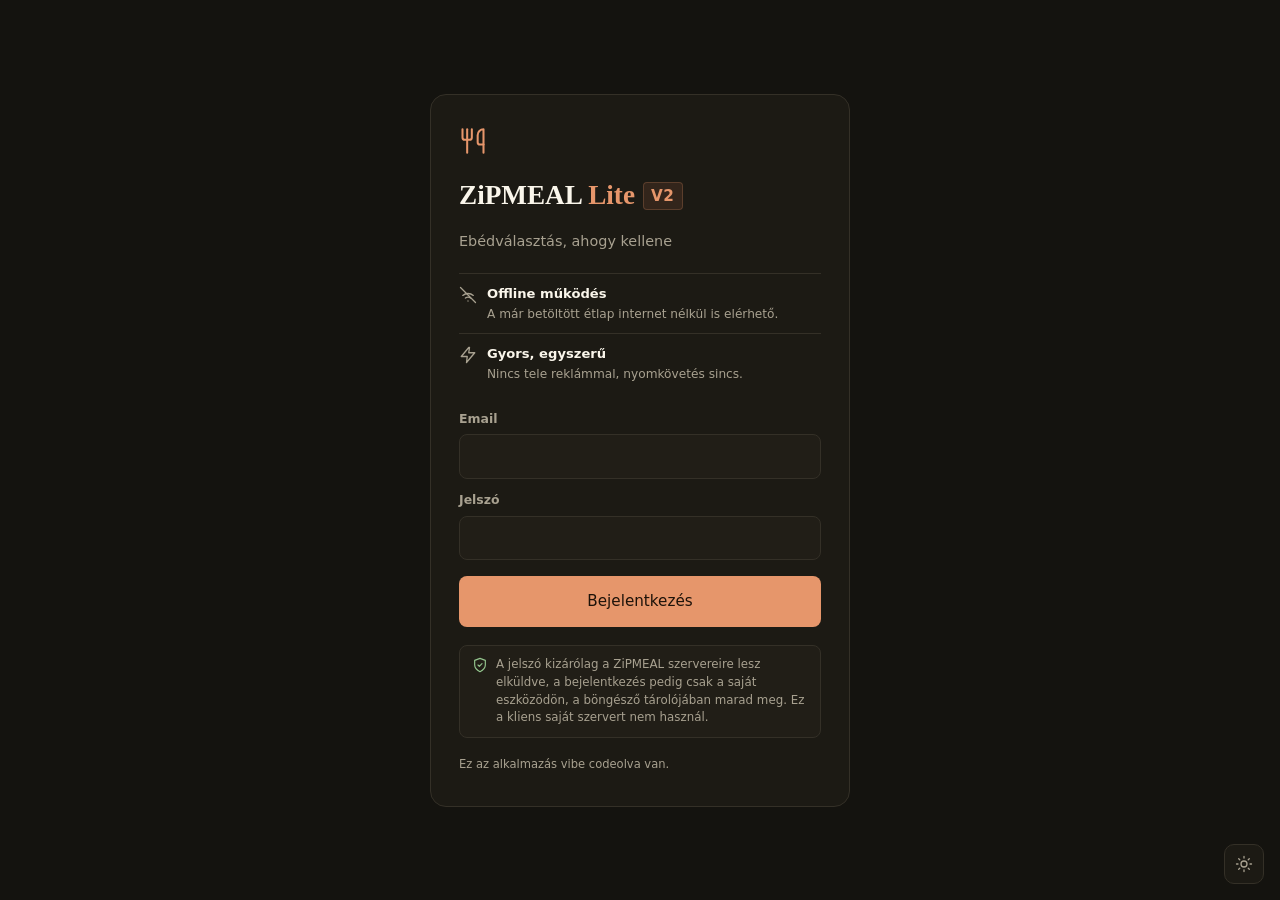
==== v2.html @ e8153246 "UI: /v2 endpoint, beállítások menü és V1/V2 kapcsoló" ====
<!DOCTYPE html>
<html lang="hu" data-theme="dark" data-v2="1">
<head>
<meta charset="UTF-8">
<meta name="viewport" content="width=device-width, initial-scale=1, viewport-fit=cover">
<meta name="theme-color" content="#0f0f18">
<script>
  /* Téma a CSS betöltése előtt: a sötét az alapértelmezett, a mentett
     világos beállítást még a stíluslap előtt alkalmazzuk (nincs villanás). */
  (function () {
    var light = false;
    try { light = localStorage.getItem('zm_theme') === 'light'; } catch (_) {}
    if (light) {
      document.documentElement.setAttribute('data-theme', 'light');
      var meta = document.querySelector('meta[name="theme-color"]');
      if (meta) meta.setAttribute('content', '#f2f3fa');
    }
  })();
</script>
<meta name="description" content="ZiPMEAL Lite kísérleti (v2) felület: heti áttekintés és összecsukható napok.">
<meta name="robots" content="noindex, nofollow">
<link rel="canonical" href="https://ziplite.kecske.win/v2">
<meta name="mobile-web-app-capable" content="yes">
<meta name="apple-mobile-web-app-capable" content="yes">
<meta name="apple-mobile-web-app-title" content="ZiPMEAL Lite V2">
<title>ZiPMEAL Lite - V2</title>
<link rel="manifest" href="manifest.json">
<link rel="license" href="LICENSE">
<link rel="preconnect" href="https://zipmeal.hu" crossorigin>
<link rel="dns-prefetch" href="https://zipmeal.hu">
<link rel="preload" href="app.js" as="script">
<link rel="stylesheet" href="styles.css">
<link rel="stylesheet" href="v2.css">
<link rel="icon" href="icon.svg" type="image/svg+xml">
<link rel="apple-touch-icon" href="icon.svg">
</head>
<body>
  <!-- LOGIN -->
  <div id="login-view" class="view login-view">
    <form id="login-form" class="login-card">
      <div class="login-logo">
        <svg viewBox="0 0 24 24" aria-hidden="true">
          <path d="M3 2v7c0 1.1.9 2 2 2h4a2 2 0 0 0 2-2V2"/>
          <path d="M7 2v20"/>
          <path d="M21 15V2a5 5 0 0 0-5 5v6c0 1.1.9 2 2 2h3z"/>
          <path d="M21 15v7"/>
        </svg>
      </div>
      <h1>ZiPMEAL <span>Lite</span><span class="v2-flag">V2</span></h1>
      <p class="subtitle">Ebédválasztás, ahogy kellene</p>
      <ul class="login-features">
        <li>
          <svg class="feature-icon" viewBox="0 0 24 24" aria-hidden="true">
            <path d="M5 12.55a11 11 0 0 1 14.08 0"/>
            <path d="M8.53 16.11a6 6 0 0 1 6.95 0"/>
            <path d="M12 20h.01"/>
            <path d="M2 2l20 20"/>
          </svg>
          <span>
            <b>Offline működés</b>
            <small>A már betöltött étlap internet nélkül is elérhető.</small>
          </span>
        </li>
        <li>
          <svg class="feature-icon" viewBox="0 0 24 24" aria-hidden="true">
            <path d="M13 2L3 14h8l-1 8 11-13h-8l1-7z"/>
          </svg>
          <span>
            <b>Gyors, egyszerű</b>
            <small>Nincs tele reklámmal, nyomkövetés sincs.</small>
          </span>
        </li>
      </ul>
      <div class="login-fields">
        <label>Email
          <input type="email" id="login-email" autocomplete="email" required>
        </label>
        <label>Jelszó
          <input type="password" id="login-password" autocomplete="current-password" required>
        </label>
      </div>
      <button type="submit" class="btn primary lg">Bejelentkezés</button>
      <p id="login-error" class="error" hidden></p>
      <p class="login-disclaimer">
        <svg class="disclaimer-icon" viewBox="0 0 24 24" aria-hidden="true">
          <path d="M12 22s8-4 8-10V5l-8-3-8 3v7c0 6 8 10 8 10z"/>
          <path d="M9 12l2 2 4-4"/>
        </svg>
        <span>A jelszó kizárólag a ZiPMEAL szervereire lesz elküldve, a bejelentkezés
        pedig csak a saját eszközödön, a böngésző tárolójában marad meg. Ez a kliens
        saját szervert nem használ.</span>
      </p>
      <p class="login-vibecoded">Ez az alkalmazás vibe codeolva van.</p>
    </form>
  </div>

  <!-- DINER / CHILD SELECTOR (parent accounts) -->
  <div id="diner-view" class="view diner-view" hidden>
    <div class="diner-card">
      <div class="diner-logo">
        <svg viewBox="0 0 24 24" aria-hidden="true">
          <path d="M16 21v-2a4 4 0 0 0-4-4H6a4 4 0 0 0-4 4v2"/>
          <circle cx="9" cy="7" r="4"/>
          <path d="M22 21v-2a4 4 0 0 0-3-3.87"/>
          <path d="M16 3.13a4 4 0 0 1 0 7.75"/>
        </svg>
      </div>
      <h1>Étkező kiválasztása</h1>
      <p class="subtitle">Melyik gyermeked ebédjét szeretnéd kezelni?</p>
      <div id="diner-list" class="diner-list"></div>
      <p id="diner-error" class="error" hidden></p>
      <button id="diner-logout" class="btn ghost small">
        <svg class="btn-icon" viewBox="0 0 24 24" aria-hidden="true">
          <path d="M9 21H5a2 2 0 0 1-2-2V5a2 2 0 0 1 2-2h4"/>
          <path d="M16 17l5-5-5-5"/>
          <path d="M21 12H9"/>
        </svg>Kilépés
      </button>
    </div>
  </div>

  <!-- MAIN -->
  <div id="main-view" hidden>
    <header class="topbar">
      <div class="view topbar-inner">
        <span id="user-avatar" class="avatar">?</span>
        <div class="user-info">
          <span id="user-name" class="user-name"></span>
        </div>
        <button id="today-btn" class="btn ghost small" title="Ugrás a mai napra" aria-label="Ugrás a mai napra">
          <svg class="btn-icon" viewBox="0 0 24 24" aria-hidden="true">
            <rect x="3" y="4" width="18" height="18" rx="2"/>
            <path d="M16 2v4M8 2v4M3 10h18"/>
            <circle cx="12" cy="16" r="2"/>
          </svg><span class="topbar-btn-text">Mai nap</span>
        </button>
        <button id="switch-diner-btn" class="btn ghost small" title="Étkező váltása" aria-label="Étkező váltása" hidden>
          <svg class="btn-icon" viewBox="0 0 24 24" aria-hidden="true">
            <path d="M16 21v-2a4 4 0 0 0-4-4H6a4 4 0 0 0-4 4v2"/>
            <circle cx="9" cy="7" r="4"/>
            <path d="M22 21v-2a4 4 0 0 0-3-3.87"/>
            <path d="M16 3.13a4 4 0 0 1 0 7.75"/>
          </svg><span class="topbar-btn-text">Gyermek</span>
        </button>
        <div class="settings-wrap">
          <button id="settings-btn" class="btn ghost small icon-only" type="button"
                  aria-label="Beállítások" title="Beállítások"
                  aria-expanded="false" aria-controls="settings-menu">
            <svg class="btn-icon" viewBox="0 0 24 24" aria-hidden="true">
              <circle cx="12" cy="12" r="3"/>
              <path d="M19.4 15a1.65 1.65 0 0 0 .33 1.82l.06.06a2 2 0 1 1-2.83 2.83l-.06-.06a1.65 1.65 0 0 0-1.82-.33 1.65 1.65 0 0 0-1 1.51V21a2 2 0 1 1-4 0v-.09A1.65 1.65 0 0 0 9 19.4a1.65 1.65 0 0 0-1.82.33l-.06.06a2 2 0 1 1-2.83-2.83l.06-.06a1.65 1.65 0 0 0 .33-1.82 1.65 1.65 0 0 0-1.51-1H3a2 2 0 1 1 0-4h.09A1.65 1.65 0 0 0 4.6 9a1.65 1.65 0 0 0-.33-1.82l-.06-.06a2 2 0 1 1 2.83-2.83l.06.06a1.65 1.65 0 0 0 1.82.33H9a1.65 1.65 0 0 0 1-1.51V3a2 2 0 1 1 4 0v.09a1.65 1.65 0 0 0 1 1.51 1.65 1.65 0 0 0 1.82-.33l.06-.06a2 2 0 1 1 2.83 2.83l-.06.06a1.65 1.65 0 0 0-.33 1.82V9a1.65 1.65 0 0 0 1.51 1H21a2 2 0 1 1 0 4h-.09a1.65 1.65 0 0 0-1.51 1z"/>
            </svg>
          </button>
          <div id="settings-menu" class="settings-menu" hidden>
            <div class="settings-row">
              <span class="settings-label">Felület</span>
              <div class="segmented" role="group" aria-label="Felület verziója">
                <a class="segmented-btn" href="./" aria-label="V1 felület">V1</a>
                <a class="segmented-btn is-active" href="./v2.html" aria-current="page" aria-label="V2 felület, jelenlegi">V2</a>
              </div>
            </div>
            <p class="settings-note">A V2 kísérleti nézet. A V1 a megszokott heti kártyás felület.</p>
          </div>
        </div>
        <button id="logout-btn" class="btn ghost small" title="Kilépés" aria-label="Kilépés">
          <svg class="btn-icon" viewBox="0 0 24 24" aria-hidden="true">
            <path d="M9 21H5a2 2 0 0 1-2-2V5a2 2 0 0 1 2-2h4"/>
            <path d="M16 17l5-5-5-5"/>
            <path d="M21 12H9"/>
          </svg><span class="topbar-btn-text">Kilépés</span>
        </button>
      </div>
    </header>

    <p id="offline-banner" class="offline-banner" hidden></p>

    <!-- A heti áttekintés a fejléc ALATT, de még a hét-navigáció előtt. -->
    <div class="view v2-strip-view">
      <div id="week-strip" class="v2-strip" hidden></div>
    </div>

    <div class="view">
      <div class="week-nav">
        <button id="prev-week" class="btn nav" aria-label="Előző hét">
          <svg viewBox="0 0 24 24" aria-hidden="true"><path d="M15 18l-6-6 6-6"/></svg>
        </button>
        <span id="week-label" class="week-nav-label" aria-live="polite">
          <b id="week-number"></b>
          <small id="week-dates"></small>
        </span>
        <button id="next-week" class="btn nav" aria-label="Következő hét">
          <svg viewBox="0 0 24 24" aria-hidden="true"><path d="M9 18l6-6-6-6"/></svg>
        </button>
      </div>

      <main id="days" class="days"></main>
      <p id="status" class="toast" hidden></p>
      <footer class="foot">
        <span>ZiPMEAL Lite - kísérleti (v2) nézet · nem hivatalos kliens · AGPL-3.0 ·
        <a href="https://github.com/KecskeTech/zipmeal-lite" target="_blank" rel="noopener">forráskód</a></span>
        <span class="foot-seo"><a href="/">Vissza a normál felületre</a></span>
      </footer>
    </div>
  </div>

  <button id="theme-toggle" class="theme-toggle" type="button" aria-label="Világos mód" title="Világos mód" aria-pressed="true">
    <svg class="icon-sun" viewBox="0 0 24 24" aria-hidden="true">
      <circle cx="12" cy="12" r="4"/>
      <path d="M12 2v2M12 20v2M4.93 4.93l1.42 1.42M17.66 17.66l1.41 1.41M2 12h2M20 12h2M4.93 19.07l1.42-1.41M17.66 6.34l1.41-1.41"/>
    </svg>
    <svg class="icon-moon" viewBox="0 0 24 24" aria-hidden="true">
      <path d="M21 12.79A9 9 0 1 1 11.21 3 7 7 0 0 0 21 12.79z"/>
    </svg>
  </button>

  <script src="app.js" defer></script>
</body>
</html>
---- styles.css ----
/* Sötét téma az alapértelmezett (a <html data-theme="dark"> miatt); a világos
   témát a data-theme="light" kapcsolja be. A témát az app.js menti és váltja.
   A paletta meleg grafit és papír, a hangsúly egy paprika-vörös. */
:root {
  color-scheme: dark;
  --primary: #e6966b;
  --primary-2: #f0ab84;
  --primary-soft: #33251b;
  --primary-line: rgba(230, 150, 107, .22);
  --on-accent: #1d1209;
  --ok: #93c48d;
  --danger: #e08c7e;
  --danger-soft: rgba(224, 140, 126, .12);
  --danger-line: rgba(224, 140, 126, .35);
  --muted: #a8a190;
  --text: #e9e4d7;
  --text-strong: #faf6eb;
  --bg: #14130f;
  --card: #1c1a14;
  --surface-2: #211e17;
  --surface-3: #26221a;
  --line: #343027;
  --line-strong: #4a4539;
  --topbar-bg: rgba(20, 19, 15, .9);
  --nav-surface: #1c1a14;
  --warn-bg: #2e2515;
  --warn-text: #e6cc92;
  --warn-line: #4a3c21;
  --toast-bg: #2a261d;
  --toast-text: #faf6eb;
  --radius: 12px;
  --shadow: none;
  --shadow-lg: 0 12px 32px rgba(0, 0, 0, .35);
  --card-shadow: none;
  --font-display: Georgia, "Iowan Old Style", "Palatino Linotype", "Times New Roman", serif;
}

:root[data-theme="light"] {
  color-scheme: light;
  --primary: #a8491f;
  --primary-2: #8f3a18;
  --primary-soft: #f6e5d8;
  --primary-line: rgba(168, 73, 31, .18);
  --on-accent: #fffaf3;
  --ok: #3f7a4a;
  --danger: #a83a32;
  --danger-soft: #f8e2de;
  --danger-line: rgba(168, 58, 50, .30);
  --muted: #6e6859;
  --text: #2b2820;
  --text-strong: #17150f;
  --bg: #f3efe5;
  --card: #fffdf7;
  --surface-2: #faf6ec;
  --surface-3: #f1ecdf;
  --line: #e3dcc9;
  --line-strong: #c9c0aa;
  --topbar-bg: rgba(243, 239, 229, .9);
  --nav-surface: #fffdf7;
  --warn-bg: #fbf0d4;
  --warn-text: #6d4a12;
  --warn-line: #e6d3a5;
  --toast-bg: #2b2820;
  --toast-text: #fffdf7;
  --shadow: none;
  --shadow-lg: 0 14px 34px rgba(23, 21, 15, .14);
  --card-shadow: none;
}

* { box-sizing: border-box; }

/* A [hidden] attribútumot minden szerzői display-szabály fölé kell helyezni,
   különben pl. a .login-view { display: flex } felülírja, és a login képernyő
   sikeres bejelentkezés után is látható marad. */
[hidden] { display: none !important; }

body {
  margin: 0;
  font-family: system-ui, -apple-system, "Segoe UI", Roboto, "Helvetica Neue", Arial, sans-serif;
  background: var(--bg);
  color: var(--text);
  font-size: 16px;
  line-height: 1.5;
  -webkit-tap-highlight-color: transparent;
  -webkit-font-smoothing: antialiased;
}

::selection { background: var(--primary-soft); color: var(--text-strong); }

a { color: var(--primary); }

button, input { font: inherit; }

:focus-visible {
  outline: 2px solid var(--primary);
  outline-offset: 2px;
}

.view { max-width: 1280px; margin: 0 auto; padding: 24px; }
@media (max-width: 640px) { .view { padding: 12px; } }

/* ---------- gombok ---------- */
.btn {
  border: 1px solid transparent;
  border-radius: 8px;
  padding: 10px 16px;
  font: 500 .9rem/1 inherit;
  cursor: pointer;
  transition: background-color .15s, border-color .15s, color .15s, transform .06s;
}
.btn:active { transform: scale(.98); }
.btn:disabled { opacity: .45; cursor: default; }
.btn.primary {
  background: var(--primary);
  color: var(--on-accent);
}
.btn.primary:hover:not(:disabled) { background: var(--primary-2); }
.btn.lg { padding: 13px 20px; font-size: .95rem; }
.btn.ghost {
  background: transparent;
  color: var(--text);
  border-color: var(--line);
}
.btn.ghost:hover:not(:disabled) { background: var(--surface-2); border-color: var(--line-strong); }
.btn.danger {
  background: transparent;
  color: var(--danger);
  border-color: var(--line);
}
.btn.danger:hover:not(:disabled) { background: var(--danger-soft); border-color: var(--danger-line); }
.btn.small { padding: 7px 12px; font-size: .8rem; }
.btn-icon {
  width: 16px; height: 16px; display: inline-block;
  vertical-align: -3px; margin-right: 6px;
  fill: none; stroke: currentColor; stroke-width: 1.75;
  stroke-linecap: round; stroke-linejoin: round;
}
.btn.nav {
  width: 40px; height: 40px; padding: 0;
  color: var(--text);
  background: var(--card);
  border: 1px solid var(--line);
  display: grid; place-items: center;
}
.btn.nav:hover:not(:disabled) { background: var(--surface-2); border-color: var(--line-strong); }
.btn.nav svg {
  width: 18px; height: 18px;
  fill: none; stroke: currentColor; stroke-width: 2;
  stroke-linecap: round; stroke-linejoin: round;
}

/* ---------- téma váltó (minden nézetben elérhető) ---------- */
.theme-toggle {
  position: fixed;
  right: calc(16px + env(safe-area-inset-right, 0px));
  bottom: calc(16px + env(safe-area-inset-bottom, 0px));
  z-index: 30;
  width: 40px; height: 40px;
  display: grid; place-items: center;
  border-radius: 10px;
  border: 1px solid var(--line);
  background: var(--card);
  color: var(--muted);
  cursor: pointer;
  transition: background-color .15s, color .15s, transform .06s;
}
.theme-toggle:hover { background: var(--surface-2); color: var(--text); }
.theme-toggle:active { transform: scale(.96); }
.theme-toggle svg {
  width: 18px; height: 18px;
  fill: none; stroke: currentColor; stroke-width: 1.75;
  stroke-linecap: round; stroke-linejoin: round;
}
.theme-toggle .icon-sun { display: none; }
:root[data-theme="dark"] .theme-toggle .icon-sun { display: block; }
:root[data-theme="dark"] .theme-toggle .icon-moon { display: none; }
@media (max-width: 640px) {
  .theme-toggle {
    right: calc(12px + env(safe-area-inset-right, 0px));
    bottom: calc(12px + env(safe-area-inset-bottom, 0px));
    width: 38px; height: 38px;
  }
}

/* ---------- login ---------- */
.login-view {
  min-height: 100vh;
  display: flex; align-items: center; justify-content: center;
  padding: 24px;
}

.login-card {
  width: min(420px, 100%);
  background: var(--card);
  border: 1px solid var(--line);
  border-radius: 16px;
  padding: 32px 28px;
  box-shadow: var(--shadow);
  display: flex; flex-direction: column; gap: 16px;
  text-align: left;
}
.login-logo {
  display: flex; align-items: center;
  color: var(--primary);
}
.login-logo svg {
  width: 28px; height: 28px;
  fill: none; stroke: currentColor; stroke-width: 1.75;
  stroke-linecap: round; stroke-linejoin: round;
}
.login-card h1 {
  margin: 4px 0 0;
  font-family: var(--font-display);
  font-size: 1.7rem; font-weight: 600;
  letter-spacing: 0;
  color: var(--text-strong);
}
.login-card h1 span { color: var(--primary); }
.subtitle { margin: 0 0 4px; color: var(--muted); font-size: .9rem; }

/* Fő funkciók a login képernyőn. */
.login-features {
  list-style: none; margin: 0; padding: 0;
  display: grid; gap: 0; text-align: left;
}
.login-features li {
  display: flex; align-items: flex-start; gap: 10px;
  padding: 10px 0;
  border-top: 1px solid var(--line);
}
.feature-icon {
  width: 18px; height: 18px; flex: none; margin-top: 2px;
  fill: none; stroke: var(--muted); stroke-width: 1.75;
  stroke-linecap: round; stroke-linejoin: round;
}
.login-features b { display: block; font-size: .82rem; font-weight: 600; color: var(--text-strong); }
.login-features small {
  display: block; margin-top: 2px;
  color: var(--muted); font-size: .76rem; line-height: 1.45; font-weight: 400;
}

.login-fields { display: flex; flex-direction: column; gap: 12px; text-align: left; }
label { display: flex; flex-direction: column; gap: 6px; font-size: .78rem; font-weight: 600; color: var(--muted); }
input {
  padding: 12px 12px;
  border: 1px solid var(--line);
  border-radius: 8px;
  font: inherit;
  background: var(--surface-2);
  color: var(--text);
  transition: border-color .15s, box-shadow .15s;
}
input:focus { outline: none; border-color: var(--primary); box-shadow: 0 0 0 3px var(--primary-soft); }

.error { color: var(--danger); font-size: .84rem; margin: 0; }

/* Adatkezelési figyelmeztetés a bejelentkezés alatt. */
.login-disclaimer {
  display: flex; align-items: flex-start; gap: 8px;
  margin: 2px 0 0;
  padding: 10px 12px;
  text-align: left;
  font-size: .74rem; line-height: 1.5; font-weight: 400;
  color: var(--muted);
  background: var(--surface-2);
  border: 1px solid var(--line);
  border-radius: 8px;
}
.disclaimer-icon {
  width: 16px; height: 16px; flex: none; margin-top: 1px;
  fill: none; stroke: var(--ok); stroke-width: 1.75;
  stroke-linecap: round; stroke-linejoin: round;
}
.login-vibecoded {
  margin: 0; padding-top: 2px;
  color: var(--muted); font-size: .72rem; font-weight: 400;
}

/* ---------- diner (child) selector ---------- */
.diner-view { min-height: 100vh; display: flex; align-items: center; justify-content: center; padding: 24px; }
.diner-card {
  width: min(460px, 100%);
  background: var(--card);
  border: 1px solid var(--line);
  border-radius: 16px;
  padding: 32px 28px 24px;
  box-shadow: var(--shadow);
  display: flex; flex-direction: column; gap: 16px;
  text-align: left;
}
.diner-logo {
  display: flex; align-items: center;
  color: var(--primary);
}
.diner-logo svg {
  width: 28px; height: 28px;
  fill: none; stroke: currentColor; stroke-width: 1.75;
  stroke-linecap: round; stroke-linejoin: round;
}
.diner-card h1 {
  margin: 4px 0 0;
  font-size: 1.5rem; font-weight: 600;
  letter-spacing: 0;
  color: var(--text-strong);
}
.diner-card .subtitle { margin: 0 0 4px; }
.diner-list { display: flex; flex-direction: column; gap: 8px; text-align: left; }
.diner-option {
  display: flex; align-items: center; gap: 12px;
  width: 100%;
  padding: 12px;
  border: 1px solid var(--line);
  border-radius: 8px;
  background: var(--surface-2);
  font: inherit; color: inherit; text-align: left;
  cursor: pointer;
  transition: border-color .15s, background-color .15s;
}
.diner-option:hover:not(:disabled) { border-color: var(--line-strong); background: var(--surface-3); }
.diner-option:active:not(:disabled) { background: var(--surface-3); }
.diner-option:disabled { opacity: .55; cursor: default; }
.diner-option.active {
  border-color: var(--primary);
  background: var(--primary-soft);
}
.diner-avatar {
  width: 40px; height: 40px; flex: none;
  display: grid; place-items: center;
  border-radius: 8px;
  background: var(--surface-3);
  color: var(--primary);
  font-weight: 600; font-size: .85rem;
}
.diner-option.active .diner-avatar { background: var(--card); }
.diner-meta { display: flex; flex-direction: column; gap: 2px; min-width: 0; flex: 1; }
.diner-name { font-weight: 600; font-size: .92rem; white-space: nowrap; overflow: hidden; text-overflow: ellipsis; color: var(--text-strong); }
.diner-sub { color: var(--muted); font-size: .76rem; white-space: nowrap; overflow: hidden; text-overflow: ellipsis; }
.diner-arrow {
  width: 16px; height: 16px; flex: none;
  display: grid; place-items: center;
  color: var(--muted);
}
.diner-arrow svg {
  width: 16px; height: 16px;
  fill: none; stroke: currentColor; stroke-width: 2;
  stroke-linecap: round; stroke-linejoin: round;
}

/* ---------- topbar ---------- */
.topbar {
  position: sticky; top: 0; z-index: 10;
  background: var(--topbar-bg);
  backdrop-filter: blur(10px);
  border-bottom: 1px solid var(--line);
}
.topbar-inner {
  display: flex; align-items: center; gap: 12px;
  padding-top: 10px; padding-bottom: 10px;
}
.topbar .btn {
  background: transparent;
  border: 1px solid var(--line);
  color: var(--text);
}
.topbar .btn:hover:not(:disabled) {
  background: var(--surface-2);
  border-color: var(--line-strong);
}
/* Keskeny kijelzőn (a „Mai nap”, „Gyermek” és „Kilépés” gombokkal együtt)
   férjen el a fejléc egy sorban. */
@media (max-width: 640px) {
  .topbar {
    background: var(--nav-surface);
    -webkit-backdrop-filter: none;
    backdrop-filter: none;
  }
  .topbar-inner { gap: 8px; padding-top: 8px; padding-bottom: 8px; }
  .topbar .btn.small { padding: 6px 9px; }
  .topbar .btn-icon { margin-right: 4px; }
  .topbar .avatar { width: 34px; height: 34px; font-size: .8rem; }
}

/* ---------- offline sáv ---------- */
.offline-banner {
  position: sticky; top: 63px; z-index: 9;
  margin: 0; padding: 8px 16px;
  text-align: center;
  background: var(--warn-bg); color: var(--warn-text);
  border-bottom: 1px solid var(--warn-line);
  font-size: .78rem; font-weight: 500;
}
@media (max-width: 640px) {
  .offline-banner { top: 51px; }
}
.avatar {
  width: 36px; height: 36px; flex: none;
  display: grid; place-items: center;
  border-radius: 8px;
  background: var(--surface-3);
  color: var(--primary);
  font-weight: 600; font-size: .85rem;
  border: 1px solid var(--line);
}
.user-info { flex: 1; display: flex; flex-direction: column; line-height: 1.25; min-width: 0; }
.user-name { font-weight: 600; white-space: nowrap; overflow: hidden; text-overflow: ellipsis; color: var(--text-strong); }

/* ---------- week nav ---------- */
.week-nav {
  display: flex; align-items: center; justify-content: center; gap: 16px;
  margin: 24px 0 16px;
}
.week-nav-label {
  display: flex; flex-direction: column; align-items: center;
  min-width: 0; text-align: center; line-height: 1.25;
  flex: 1 1 auto;
}
.week-nav-label b {
  font-family: var(--font-display);
  font-weight: 600; font-size: 1.25rem;
  color: var(--text-strong);
}
.week-nav-label small {
  color: var(--muted); font-size: .8rem; font-weight: 400;
  font-variant-numeric: tabular-nums;
}

/* ---------- toast ---------- */
.toast {
  position: fixed; left: 50%; bottom: 20px; transform: translateX(-50%);
  background: var(--toast-bg); color: var(--toast-text);
  padding: 12px 16px; border-radius: 10px;
  border: 1px solid rgba(255, 255, 255, .08);
  font-size: .82rem; box-shadow: var(--shadow-lg);
  max-width: 92vw; margin: 0;
  z-index: 20;
  animation: toast-in .16s ease-out;
}
@keyframes toast-in { from { opacity: 0; transform: translate(-50%, 6px); } }

/* ---------- weekly layout ---------- */
/* A vízszintes húzást a JS kezeli (touch-action: pan-y), így a függőleges
   görgetés zavartalan marad, és a húzás közben sem lehet oldalra pánolni. */
.days {
  padding-bottom: 8px;
  touch-action: pan-y;
}
/* Csak a húzás idejére promótáljuk saját compositing layerre: így a
   translate3d nem kényszerít újrarajzolást minden touchmove-ra. */
.days.days-dragging { will-change: transform; }
.days.days-snap { transition: transform .18s ease-out; }
@keyframes week-in-next {
  from { opacity: .4; transform: translate3d(4%, 0, 0); }
  to { opacity: 1; transform: none; }
}
@keyframes week-in-prev {
  from { opacity: .4; transform: translate3d(-4%, 0, 0); }
  to { opacity: 1; transform: none; }
}
.days.week-in-next { animation: week-in-next .22s ease-out; }
.days.week-in-prev { animation: week-in-prev .22s ease-out; }
@media (prefers-reduced-motion: reduce) {
  .days.days-snap { transition: none; }
  .days.week-in-next, .days.week-in-prev { animation: none; }
}

.week-group {
  margin: 0 0 24px;
}
.week-group:last-child { margin-bottom: 8px; }
.week-days {
  display: grid;
  grid-template-columns: repeat(auto-fill, minmax(min(360px, 100%), 1fr));
  gap: 12px;
  align-items: start;
}
@media (max-width: 420px) { .week-days { grid-template-columns: 1fr; } }

/* Mobilon a két nyíl a képernyő szélén lebeg, függőlegesen középen, hogy
   egy kézzel is elérhető legyen, és ne foglaljon helyet a tartalomból.
   A hét címkéje középen marad, mert a fix elemek kikerülnek a flex sorból. */
@media (max-width: 640px) {
  .week-nav { margin: 8px 0 8px; }
  .week-nav .btn.nav {
    position: fixed;
    top: calc(50svh - 18px);
    transform: none;
    z-index: 15;
    width: 36px; height: 36px;
    background: var(--nav-surface);
    border: 1px solid var(--line-strong);
    box-shadow: var(--shadow-lg);
    -webkit-backdrop-filter: none;
    backdrop-filter: none;
  }
  .week-nav .btn.nav:active { transform: scale(.96); }
  #prev-week { left: calc(2px + env(safe-area-inset-left, 0px)); }
  #next-week { right: calc(2px + env(safe-area-inset-right, 0px)); }
  .week-nav-label { line-height: 1.1; }
  .week-nav-label b { font-size: 1.1rem; }
  .week-nav-label small { font-size: .76rem; }
  .week-group {
    margin: 0 0 16px;
  }
  /* A fix nyilak a kártya külső paddingjére ülnek, nem a tartalomra. */
  .week-days { padding: 0 16px; }
  .day-head { padding: 12px; }
  .day-body { padding: 12px; }
}

.day-card {
  background: var(--card);
  border: 1px solid var(--line);
  border-radius: var(--radius);
  box-shadow: var(--card-shadow);
  overflow: hidden;
  transition: border-color .15s;
  scroll-margin-top: 88px;
}
.day-card:hover { border-color: var(--line-strong); }
.day-card.day-today {
  border-color: var(--primary);
  box-shadow: inset 0 0 0 1px var(--primary);
}
/* Kiválasztás nélküli nap: meleg papír helyett halvány vörös jelölés. */
.day-card.day-unselected {
  background: var(--card);
  border-color: var(--danger-line);
  box-shadow: inset 3px 0 0 var(--danger);
}
.day-card.day-unselected .day-head {
  background: var(--danger-soft);
  border-bottom-color: var(--danger-line);
}
.day-badge { display: inline-flex; align-items: center; gap: 6px; }
.day-badge::before {
  content: '';
  width: 6px; height: 6px; flex: none;
  border-radius: 1px;
  background: currentColor;
}
.day-badge .badge-check { display: none; }

.day-head {
  display: flex; align-items: center; gap: 12px;
  padding: 12px 16px;
  background: var(--surface-2);
  border-bottom: 1px solid var(--line);
}
.day-num {
  width: 44px; flex: none; text-align: left;
  display: flex; flex-direction: column; line-height: 1.05;
}
.day-num b {
  font-family: var(--font-display);
  font-size: 1.4rem; font-weight: 600;
  color: var(--text-strong);
  font-variant-numeric: tabular-nums;
}
.day-num small {
  font-size: .68rem; color: var(--muted);
  text-transform: none; letter-spacing: 0;
}
.day-title { flex: 1; font-weight: 500; font-size: .9rem; color: var(--text); }
.day-badge {
  margin-left: auto;
  font-size: .72rem; font-weight: 500;
  color: var(--muted);
  white-space: nowrap;
  padding: 0; background: none; border-radius: 0;
}
.day-badge.ok { color: var(--ok); background: none; }
.day-badge.none { color: var(--danger); background: none; }
.day-badge.cancelled { color: var(--danger); background: none; }
.day-badge.ok::before { background: var(--ok); }
.day-badge.none::before { background: var(--danger); }
.day-badge.cancelled::before { background: var(--danger); }

.today-tag {
  display: inline-block; margin-left: 6px;
  font-size: .64rem; font-weight: 600; letter-spacing: 0;
  text-transform: none;
  color: var(--primary); background: var(--primary-soft);
  border-radius: 4px; padding: 1px 6px; vertical-align: 1px;
}

/* Határidők: a választási és a lemondási dátum külön is látszik. */
.deadlines {
  display: flex; flex-wrap: wrap; gap: 4px 16px;
  margin-bottom: 12px;
}
.deadline {
  display: inline-flex; align-items: center; gap: 6px;
  font-size: .72rem; font-weight: 400;
  color: var(--muted); background: none;
  border: none; border-radius: 0; padding: 0;
  font-variant-numeric: tabular-nums;
}
.deadline::before {
  content: '';
  width: 5px; height: 5px; flex: none;
  border-radius: 1px;
  background: var(--line-strong);
}
.deadline.expired {
  color: var(--muted); background: none;
  text-decoration: line-through; opacity: .55;
}

.day-body { padding: 16px; }

/* Étkezés-csoportok a napkártyán (Reggeli / Ebéd / Vacsora). A reggeli és a
   vacsora blokk csak akkor jelenik meg, ha arra a napra van is menü/rendelés. */
.meal-group + .meal-group {
  margin-top: 16px;
  padding-top: 12px;
  border-top: 1px solid var(--line);
}
.meal-group-head {
  display: flex; align-items: center; gap: 8px;
  margin-bottom: 8px;
}
.meal-group-title {
  font-size: .74rem; font-weight: 600;
  letter-spacing: 0; text-transform: none;
  color: var(--muted);
}
.meal-group-lunch .meal-group-title { color: var(--text-strong); }
.meal-group-breakfast .meal-group-title { color: var(--muted); }
.meal-group-dinner .meal-group-title { color: var(--muted); }

/* A kártyacsippantás ideje („12:35-kor ettél”) az étkezés fejlécében. */
.meal-ate {
  display: inline-flex; align-items: center; gap: 6px;
  font-size: .7rem; font-weight: 400;
  color: var(--ok); background: none;
  border-radius: 0; padding: 0;
  white-space: nowrap;
  font-variant-numeric: tabular-nums;
}
.meal-ate::before {
  content: '';
  width: 5px; height: 5px; border-radius: 1px;
  background: var(--ok);
}

.meal-choices { display: grid; grid-template-columns: 1fr 1fr; gap: 8px; }
@media (max-width: 480px) { .meal-choices { grid-template-columns: 1fr; } }

.meal-choice {
  /* A <button> alapból függőlegesen középre igazítja a tartalmát; a rácson
     belül ezért a rövidebb (nem kiválasztott) kártyán felül üres hely
     keletkezne. Flex oszloppal a tartalom mindig felülre kerül. */
  display: flex;
  flex-direction: column;
  align-items: flex-start;
  justify-content: flex-start;
  border: 1px solid var(--line);
  border-radius: 8px;
  padding: 12px;
  background: var(--surface-2);
  cursor: pointer;
  text-align: left;
  font: inherit;
  color: inherit;
  position: relative;
  transition: border-color .15s, background-color .15s;
}
.meal-choice:hover:not(:disabled) { border-color: var(--line-strong); background: var(--surface-3); }
.meal-choice:disabled { cursor: default; opacity: .6; }
.meal-choice.closed:not(.selected) { opacity: .45; }
.day-cancel.closed { opacity: .5; }
.meal-choice.closed:disabled, .day-cancel.closed:disabled { cursor: not-allowed; }

.meal-tag {
  display: inline-flex; align-items: center; gap: 6px;
  font-weight: 600; font-size: .68rem;
  color: var(--muted); background: none;
  border-radius: 0; padding: 0;
  margin-bottom: 6px;
}
.meal-tag.meal-tag-breakfast { color: var(--muted); background: none; }
.meal-tag.meal-tag-dinner { color: var(--muted); background: none; }

.meal-choice .meal-name { font-size: .88rem; line-height: 1.45; color: var(--text); }
.meal-choice .meal-meta { font-size: .72rem; color: var(--muted); margin-top: 6px; font-variant-numeric: tabular-nums; }

.meal-choice.selected {
  border-color: var(--primary);
  background: var(--primary-soft);
  box-shadow: inset 3px 0 0 var(--primary);
}
.meal-choice.selected .meal-tag { color: var(--primary); background: none; }
.meal-choice.selected::after {
  content: '';
  position: absolute; top: 12px; right: 12px;
  width: 6px; height: 6px;
  background: var(--primary);
  border-radius: 1px;
}

.meal-choice.cancelled {
  opacity: .55;
  border-color: var(--line);
  background: var(--surface-2);
  box-shadow: none;
}
.meal-choice.cancelled .meal-tag { color: var(--muted); }
.meal-choice.cancelled::after { display: none; }
.meal-choice.cancelled::before {
  content: 'Lemondva';
  position: absolute; top: 12px; right: 12px;
  font-size: .68rem; font-weight: 500; color: var(--danger);
}

.day-cancel { width: 100%; margin-top: 12px; }

.foot {
  text-align: center; color: var(--muted);
  font-size: .72rem; padding: 16px 0 24px;
  border-top: 1px solid var(--line);
  margin-top: 8px;
}
.foot span { display: block; }
.foot-seo { margin-top: 4px; font-size: .68rem; }
.foot a { color: var(--primary); font-weight: 500; }

/* ---------- SEO / bevezető tartalom (csak kijelentkezve) ---------- */
.seo-block {
  max-width: 820px;
  padding-top: 0;
  padding-bottom: 32px;
}
.seo-content {
  background: var(--card);
  border: 1px solid var(--line);
  border-radius: 14px;
  padding: 24px 28px;
  box-shadow: var(--shadow);
  font-size: .9rem;
  line-height: 1.65;
  color: var(--text);
}
.seo-content h2 {
  margin: 0 0 10px;
  font-size: 1.3rem; font-weight: 600;
  letter-spacing: 0;
  color: var(--text-strong);
  scroll-margin-top: 16px;
}
.seo-content h2:not(:first-child) { margin-top: 28px; }
.seo-content h3 { margin: 20px 0 8px; font-size: 1rem; font-weight: 600; color: var(--text-strong); }
.seo-content p { margin: 0 0 10px; }
.seo-content b, .landing-card b, .landing-card strong { font-weight: 600; color: var(--text-strong); }
.seo-list { margin: 0 0 10px; padding-left: 20px; display: grid; gap: 4px; }
.seo-note { font-size: .76rem; color: var(--muted); margin-top: 14px; }

.seo-links { display: flex; flex-wrap: wrap; gap: 8px 16px; margin: 0 0 16px; }
.seo-links a {
  font-size: .78rem; font-weight: 500;
  color: var(--primary);
  text-decoration: none;
  border-bottom: 1px solid var(--primary-line);
  padding-bottom: 1px;
}
.seo-links a:hover { border-bottom-color: var(--primary); }
.seo-faq { margin: 0; display: grid; gap: 8px; }
.seo-faq dt { font-weight: 600; color: var(--text-strong); }
.seo-faq dd { margin: 0 0 4px; color: var(--text); }
.seo-pages { list-style: none; margin: 0 0 10px; padding: 0; display: grid; gap: 6px; }
.seo-pages a { color: var(--primary); font-weight: 500; }

/* ---------- statikus SEO-aloldalak (bejelentkezés, étlap, városok) ----------
   Ezek nem külön appnézetek, hanem önálló, indexelhető HTML oldalak. A dizájn
   ugyanazokat a design tokeneket használja, mint az app. */
.landing-top {
  max-width: 820px;
  margin: 0 auto;
  padding: 24px 24px 0;
  display: flex; flex-wrap: wrap; align-items: center; gap: 10px 18px;
}
.landing-brand {
  font-family: var(--font-display);
  font-weight: 600; font-size: 1.15rem; letter-spacing: 0;
  color: var(--text-strong); text-decoration: none;
}
.landing-brand span { color: var(--primary); }

.landing { max-width: 820px; padding-top: 16px; }
.landing-card {
  background: var(--card);
  border: 1px solid var(--line);
  border-radius: 14px;
  box-shadow: var(--shadow);
  padding: 28px 32px;
  font-size: .92rem;
  line-height: 1.65;
  color: var(--text);
}
.landing-card h1 {
  margin: 4px 0 10px;
  font-size: 1.5rem;
  line-height: 1.3;
  letter-spacing: 0;
  font-weight: 600;
  color: var(--text-strong);
}
.landing-card h2 {
  margin: 26px 0 8px;
  font-size: 1.2rem;
  letter-spacing: 0;
  font-weight: 600;
  color: var(--text-strong);
  scroll-margin-top: 16px;
}
.landing-card h3 { margin: 20px 0 6px; font-size: .98rem; font-weight: 600; color: var(--text-strong); }
.landing-card p { margin: 0 0 10px; }
.landing-card ul, .landing-card ol { margin: 0 0 12px; padding-left: 20px; display: grid; gap: 5px; }
.landing-card a { color: var(--primary); font-weight: 500; }
.landing-lead { font-size: .98rem; color: var(--text-strong); }
.landing-cta { margin: 20px 0 4px; display: flex; flex-wrap: wrap; gap: 10px; align-items: center; }
.landing-cta small { color: var(--muted); font-size: .74rem; }
.landing-related {
  margin-top: 28px;
  padding-top: 16px;
  border-top: 1px solid var(--line);
}
.landing-related h2 { margin-top: 0; }
.landing-related ul { list-style: none; padding: 0; display: grid; gap: 6px; }
.landing-related a { font-weight: 500; }
.landing-note {
  margin-top: 20px;
  font-size: .76rem;
  color: var(--muted);
}
.landing-foot {
  max-width: 820px;
  margin: 0 auto;
  padding: 20px 24px 32px;
  text-align: center;
  color: var(--muted);
  font-size: .74rem;
}
.landing-foot a { color: var(--primary); }
@media (max-width: 640px) {
  .landing-top { padding: 16px 16px 0; }
  .landing-card { padding: 20px 18px 22px; }
  .landing-card h1 { font-size: 1.3rem; }
  .landing-foot { padding: 16px 16px 24px; }
}

@media (max-width: 640px) {
  .seo-block { padding: 0 16px 24px; }
  .seo-content { padding: 20px 18px; }
}
---- v2.css ----
/* ZiPMEAL Lite - kísérleti (v2) felület.
   Csak a v2.html tölti be a styles.css után, így az éles nézetet nem érinti.
   Minden szín a styles.css design tokenjeiből jön (sötét/világos téma). */

/* V2 jelzés a login címsorban. */
.v2-flag {
  display: inline-block;
  margin-left: 8px;
  padding: 2px 7px;
  border: 1px solid var(--primary-line);
  border-radius: 4px;
  font-family: system-ui, -apple-system, "Segoe UI", Roboto, sans-serif;
  font-size: .56em;
  font-weight: 600;
  letter-spacing: .04em;
  color: var(--primary);
  background: var(--primary-soft);
  vertical-align: 3px;
}

/* A csík a fejléc alatt, a hét-navigáció előtt. */
.v2-strip-view { padding-top: 10px; padding-bottom: 0; }

.v2-strip {
  max-width: 780px;
  margin: 0 auto;
  padding: 12px;
  background: var(--card);
  border: 1px solid var(--line);
  border-radius: var(--radius);
}
.strip-head {
  display: flex;
  align-items: baseline;
  justify-content: space-between;
  gap: 8px;
  padding: 0 2px 8px;
}
.strip-title {
  font-size: .72rem;
  font-weight: 500;
  color: var(--muted);
}
.strip-progress {
  font-size: .72rem;
  font-weight: 500;
  color: var(--primary);
  white-space: nowrap;
  font-variant-numeric: tabular-nums;
}
.strip-days {
  display: grid;
  grid-auto-flow: column;
  grid-auto-columns: 1fr;
  gap: 6px;
}
.strip-day {
  display: flex;
  flex-direction: column;
  align-items: center;
  gap: 3px;
  padding: 8px 2px;
  border: 1px solid transparent;
  border-radius: 8px;
  background: var(--surface-2);
  color: var(--text);
  font: inherit;
  cursor: pointer;
  transition: border-color .15s, background-color .15s, transform .06s;
}
.strip-day:hover { background: var(--surface-3); border-color: var(--line-strong); }
.strip-day:active { transform: scale(.96); }
.strip-day.is-today {
  border-color: var(--primary);
  background: var(--primary-soft);
}
.strip-day.is-past { opacity: .45; }
.strip-wd {
  font-size: .64rem;
  font-weight: 500;
  color: var(--muted);
  white-space: nowrap;
}
.strip-date {
  font-size: .84rem;
  font-weight: 600;
  color: var(--text-strong);
  font-variant-numeric: tabular-nums;
}
.strip-dot {
  width: 6px;
  height: 6px;
  border-radius: 1px;
  background: var(--line);
}
.strip-dot.dot-ok { background: var(--ok); }
.strip-dot.dot-todo { background: var(--danger); }
.strip-dot.dot-cancelled { background: var(--muted); }
.strip-dot.dot-off { background: transparent; border: 1px solid var(--line-strong); }

/* A napok vékony, összecsukható sorai. */
.week-days.v2-days {
  display: flex;
  flex-direction: column;
  align-items: stretch;
  gap: 8px;
  width: 100%;
  max-width: 780px;
  margin: 0 auto;
}
.v2-day { scroll-margin-top: 80px; }
.v2-day:hover { border-color: var(--line); }
.v2-day.is-open:hover { border-color: var(--line); }

.v2-day-head { padding: 0; align-items: stretch; }
.v2-day-toggle {
  flex: 1 1 auto;
  min-width: 0;
  display: flex;
  align-items: center;
  gap: 10px;
  padding: 12px 6px 12px 12px;
  border: 0;
  border-radius: var(--radius);
  background: transparent;
  color: inherit;
  font: inherit;
  text-align: left;
  cursor: pointer;
}
.v2-day-main {
  flex: 1 1 auto;
  min-width: 0;
  display: flex;
  flex-direction: column;
  gap: 2px;
}
.v2-day .day-title { flex: none; font-size: .86rem; }
.v2-day-summary {
  font-size: .84rem;
  line-height: 1.35;
  color: var(--text-strong);
  overflow: hidden;
  display: -webkit-box;
  -webkit-line-clamp: 2;
  -webkit-box-orient: vertical;
}
.v2-day-summary.is-missing { color: var(--danger); }
.v2-day-summary.is-cancelled { color: var(--danger); text-decoration: line-through; }
.v2-row-deadline {
  font-size: .7rem;
  font-weight: 400;
  color: var(--muted);
  font-variant-numeric: tabular-nums;
}
.v2-row-deadline.expired {
  color: var(--muted);
  text-decoration: line-through;
  opacity: .55;
}
.v2-day .day-badge { flex: none; }
/* A kiválasztott nap státusza elég egy zöld pont: a szöveg csak a
   figyelmet igénylő eseteknél (hiányzó választás, lemondva) jelenik meg.
   Így a sorban marad hely az étel nevének és a határidőnek. */
.v2-day .day-badge.ok { font-size: 0; gap: 0; }
.v2-day .day-badge.ok::before { width: 7px; height: 7px; }
.v2-chevron {
  flex: none;
  display: grid;
  place-items: center;
  color: var(--muted);
  transition: transform .15s;
}
.v2-chevron svg {
  width: 16px;
  height: 16px;
  fill: none;
  stroke: currentColor;
  stroke-width: 2;
  stroke-linecap: round;
  stroke-linejoin: round;
}
.v2-day.is-open .v2-chevron { transform: rotate(90deg); }

/* Lemondás: egyetlen ikon a sorban, nem piros gomb minden nap alatt. */
.v2-cancel-icon {
  flex: none;
  align-self: center;
  width: 32px;
  height: 32px;
  margin-right: 10px;
  display: grid;
  place-items: center;
  border: 1px solid var(--line);
  border-radius: 8px;
  background: transparent;
  color: var(--danger);
  cursor: pointer;
  transition: background-color .15s, border-color .15s, color .15s, opacity .15s;
}
.v2-cancel-icon svg {
  width: 15px;
  height: 15px;
  fill: none;
  stroke: currentColor;
  stroke-width: 1.75;
  stroke-linecap: round;
  stroke-linejoin: round;
}
.v2-cancel-icon:hover:not(:disabled) {
  background: var(--danger-soft);
  border-color: var(--danger-line);
  color: var(--danger);
}
.v2-cancel-icon.is-uncancel:hover:not(:disabled) {
  background: var(--surface-3);
  border-color: var(--line-strong);
  color: var(--ok);
}
.v2-cancel-icon:disabled { opacity: .3; cursor: default; }

/* Kétlépcsős lemondás: előbb megerősítés, hogy ne legyen téves koppintás. */
.v2-confirm {
  display: flex;
  flex-direction: column;
  gap: 8px;
  padding: 12px;
  border-top: 1px solid var(--danger-line);
  background: var(--danger-soft);
  font-size: .82rem;
  color: var(--text);
}
.v2-confirm-actions { display: flex; flex-wrap: wrap; gap: 8px; }

/* Múltbeli napok halványan, hogy a figyelem a mai és a jövőbeli napokon legyen. */
.v2-day.is-past { opacity: .55; }
.v2-day.is-past.day-today { opacity: 1; }
.v2-day.is-past .v2-cancel-icon { opacity: .25; }

@media (max-width: 640px) {
  .v2-strip-view { padding: 8px 12px 0; }
  .v2-strip { padding: 10px; }
  .week-days.v2-days { padding: 0 16px; }
  .v2-day-toggle { padding: 10px 4px 10px 10px; gap: 8px; }
  .v2-cancel-icon { width: 30px; height: 30px; margin-right: 8px; }
}

@media (max-width: 420px) {
  .v2-day .day-badge { font-size: .66rem; }
  .v2-chevron svg { width: 14px; height: 14px; }
  .strip-wd { font-size: .58rem; }
  .strip-date { font-size: .8rem; }
  .strip-progress { font-size: .68rem; }
}

/* ---------- beállítások menü + V1/V2 kapcsoló ---------- */
.settings-wrap { position: relative; flex: none; }
.topbar .btn.icon-only {
  width: 36px;
  height: 36px;
  padding: 0;
  display: grid;
  place-items: center;
}
.topbar .btn.icon-only .btn-icon {
  width: 17px;
  height: 17px;
  margin: 0;
}
.settings-menu {
  position: absolute;
  top: calc(100% + 8px);
  right: 0;
  z-index: 40;
  width: 248px;
  max-width: calc(100vw - 24px);
  padding: 12px;
  background: var(--card);
  border: 1px solid var(--line-strong);
  border-radius: 12px;
  box-shadow: var(--shadow-lg);
}
.settings-row {
  display: flex;
  align-items: center;
  justify-content: space-between;
  gap: 12px;
}
.settings-label {
  font-size: .8rem;
  font-weight: 600;
  color: var(--text-strong);
}
.segmented {
  display: flex;
  border: 1px solid var(--line);
  border-radius: 8px;
  overflow: hidden;
}
.segmented-btn {
  padding: 6px 14px;
  font-size: .78rem;
  font-weight: 600;
  line-height: 1.2;
  color: var(--muted);
  text-decoration: none;
  background: transparent;
  transition: background-color .15s, color .15s;
}
.segmented-btn + .segmented-btn { border-left: 1px solid var(--line); }
.segmented-btn:hover { background: var(--surface-2); color: var(--text); }
.segmented-btn.is-active {
  background: var(--primary);
  color: var(--on-accent);
}
.settings-note {
  margin: 10px 0 0;
  font-size: .7rem;
  line-height: 1.45;
  color: var(--muted);
}

@media (max-width: 640px) {
  .topbar .btn.icon-only { width: 32px; height: 32px; }
  .topbar .btn.icon-only .btn-icon { width: 16px; height: 16px; }
  .settings-menu { width: 236px; }
}

/* Szülői fióknál mobilon három szöveges gomb is van a topbarban; ilyenkor
   ikonméretre vesszük őket, hogy a gyermek neve ne szoruljon ki. */
@media (max-width: 640px) {
  body.is-parent .topbar .topbar-btn-text { display: none; }
  body.is-parent .topbar .btn:not(.icon-only) {
    width: 32px;
    height: 32px;
    padding: 0;
    display: grid;
    place-items: center;
  }
  body.is-parent .topbar .btn:not(.icon-only) .btn-icon { margin: 0; }
}
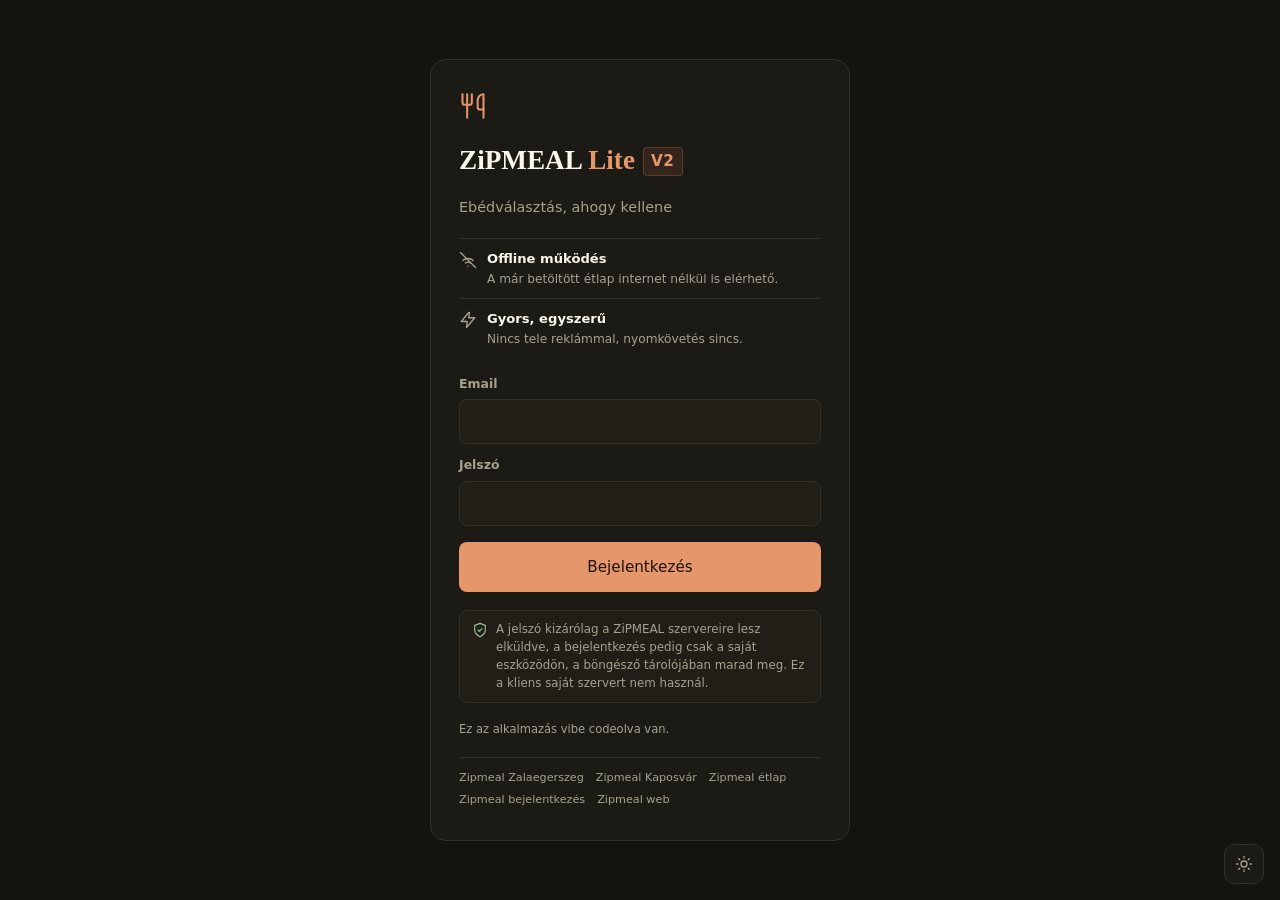
==== commit 7d972a9c: "UI: rövid Ma gomb, PWA telepítés ikon és SEO linkek a loginon" ====
--- a/v2.html
+++ b/v2.html
@@ -91,6 +91,13 @@
         saját szervert nem használ.</span>
       </p>
       <p class="login-vibecoded">Ez az alkalmazás vibe codeolva van.</p>
+      <nav class="login-links" aria-label="Zipmeal oldalak">
+        <a href="zipmeal-zalaegerszeg.html">Zipmeal Zalaegerszeg</a>
+        <a href="zipmeal-kaposvar.html">Zipmeal Kaposvár</a>
+        <a href="zipmeal-etlap.html">Zipmeal étlap</a>
+        <a href="zipmeal-bejelentkezes.html">Zipmeal bejelentkezés</a>
+        <a href="zipmeal-web.html">Zipmeal web</a>
+      </nav>
     </form>
   </div>
 
@@ -132,7 +139,7 @@
             <rect x="3" y="4" width="18" height="18" rx="2"/>
             <path d="M16 2v4M8 2v4M3 10h18"/>
             <circle cx="12" cy="16" r="2"/>
-          </svg><span class="topbar-btn-text">Mai nap</span>
+          </svg><span class="topbar-btn-text">Ma</span>
         </button>
         <button id="switch-diner-btn" class="btn ghost small" title="Étkező váltása" aria-label="Étkező váltása" hidden>
           <svg class="btn-icon" viewBox="0 0 24 24" aria-hidden="true">
@@ -142,6 +149,21 @@
             <path d="M16 3.13a4 4 0 0 1 0 7.75"/>
           </svg><span class="topbar-btn-text">Gyermek</span>
         </button>
+        <div class="install-wrap">
+          <button id="install-btn" class="btn ghost small icon-only" type="button"
+                  aria-label="Alkalmazás telepítése" title="Alkalmazás telepítése"
+                  aria-expanded="false" aria-controls="install-hint">
+            <svg class="btn-icon" viewBox="0 0 24 24" aria-hidden="true">
+              <path d="M12 3v12"/><path d="M7 10l5 5 5-5"/><path d="M5 21h14"/>
+            </svg>
+          </button>
+          <div id="install-hint" class="settings-menu install-hint" hidden>
+            <div class="install-hint-title">Alkalmazás telepítése</div>
+            <p><b>iPhone / iPad:</b> Oszd meg az oldalt, majd válaszd a „Főképernyőhöz adás” lehetőséget.</p>
+            <p><b>Android / Chrome:</b> Nyisd meg a böngésző menüjét, és válaszd a „Telepítés” vagy „Alkalmazás telepítése” pontot.</p>
+            <p><b>Desktop Chrome / Edge:</b> A címjósáv jobb szélén lévő telepítés ikon, vagy Menü → Telepítés.</p>
+          </div>
+        </div>
         <div class="settings-wrap">
           <button id="settings-btn" class="btn ghost small icon-only" type="button"
                   aria-label="Beállítások" title="Beállítások"
--- a/styles.css
+++ b/styles.css
@@ -668,8 +668,7 @@
 .meal-choice:hover:not(:disabled) { border-color: var(--line-strong); background: var(--surface-3); }
 .meal-choice:disabled { cursor: default; opacity: .6; }
 .meal-choice.closed:not(.selected) { opacity: .45; }
-.day-cancel.closed { opacity: .5; }
-.meal-choice.closed:disabled, .day-cancel.closed:disabled { cursor: not-allowed; }
+.meal-choice.closed:disabled { cursor: not-allowed; }
 
 .meal-tag {
   display: inline-flex; align-items: center; gap: 6px;
@@ -711,8 +710,6 @@
   position: absolute; top: 12px; right: 12px;
   font-size: .68rem; font-weight: 500; color: var(--danger);
 }
-
-.day-cancel { width: 100%; margin-top: 12px; }
 
 .foot {
   text-align: center; color: var(--muted);
@@ -852,3 +849,200 @@
   .seo-block { padding: 0 16px 24px; }
   .seo-content { padding: 20px 18px; }
 }
+
+/* ---------- kompakt lemondás a napkártya fejlécében (V1) ----------
+   A korábbi teljes szélességű gomb helyett egy kis fejlécgomb: mobilon ikon,
+   szélesebb kijelzőn rövid felirat. A megerősítés külön sorban jelenik meg. */
+.day-cancel-head {
+  flex: none;
+  display: inline-flex;
+  align-items: center;
+  justify-content: center;
+  gap: 6px;
+  height: 32px;
+  padding: 0 10px;
+  border: 1px solid var(--line);
+  border-radius: 8px;
+  background: transparent;
+  color: var(--danger);
+  font: 500 .76rem/1 inherit;
+  cursor: pointer;
+  transition: background-color .15s, border-color .15s, color .15s, opacity .15s;
+}
+.day-cancel-head:hover:not(:disabled) {
+  background: var(--danger-soft);
+  border-color: var(--danger-line);
+}
+.day-cancel-head:disabled { opacity: .4; cursor: default; }
+.day-cancel-head.is-uncancel { color: var(--ok); }
+.day-cancel-head.is-uncancel:hover:not(:disabled) {
+  background: var(--surface-3);
+  border-color: var(--line-strong);
+}
+.day-cancel-glyph { display: grid; place-items: center; }
+.day-cancel-glyph svg {
+  width: 14px;
+  height: 14px;
+  fill: none;
+  stroke: currentColor;
+  stroke-width: 1.75;
+  stroke-linecap: round;
+  stroke-linejoin: round;
+}
+.day-cancel-label { white-space: nowrap; }
+.badge-short { display: none; }
+
+.day-confirm {
+  display: flex;
+  flex-wrap: wrap;
+  align-items: center;
+  justify-content: space-between;
+  gap: 8px;
+  padding: 10px 16px;
+  background: var(--danger-soft);
+  border-bottom: 1px solid var(--danger-line);
+  font-size: .82rem;
+  color: var(--text);
+}
+.day-confirm-actions {
+  display: flex;
+  flex-wrap: wrap;
+  gap: 8px;
+  margin-left: auto;
+}
+@media (max-width: 640px) {
+  /* Mobilon a kiválasztott nap státusza elég egy zöld pont: így a fejlécben
+     marad hely a "Lemondás" feliratnak. A hiányzó/lemondott állapot szövege
+     marad, mert az igényel figyelmet. */
+  .day-card:not(.v2-day) .day-badge.ok { font-size: 0; gap: 0; }
+  .day-card:not(.v2-day) .day-badge.ok::before { width: 7px; height: 7px; }
+  .day-card:not(.v2-day) .badge-long { display: none; }
+  .day-card:not(.v2-day) .badge-short { display: inline; }
+  .day-head:not(.v2-day-head) { gap: 7px; }
+  .day-cancel-head { height: 30px; padding: 0 7px; gap: 3px; }
+  .day-cancel-label { font-size: .68rem; }
+  .day-cancel-glyph svg { width: 13px; height: 13px; }
+  .day-confirm { padding: 10px 12px; }
+}
+
+/* ---------- beállítások menü + V1/V2 kapcsoló ---------- */
+.settings-wrap { position: relative; flex: none; }
+.topbar .btn.icon-only {
+  width: 36px;
+  height: 36px;
+  padding: 0;
+  display: grid;
+  place-items: center;
+}
+.topbar .btn.icon-only .btn-icon {
+  width: 17px;
+  height: 17px;
+  margin: 0;
+}
+.settings-menu {
+  position: absolute;
+  top: calc(100% + 8px);
+  right: 0;
+  z-index: 40;
+  width: 248px;
+  max-width: calc(100vw - 24px);
+  padding: 12px;
+  background: var(--card);
+  border: 1px solid var(--line-strong);
+  border-radius: 12px;
+  box-shadow: var(--shadow-lg);
+}
+.settings-row {
+  display: flex;
+  align-items: center;
+  justify-content: space-between;
+  gap: 12px;
+}
+.settings-label {
+  font-size: .8rem;
+  font-weight: 600;
+  color: var(--text-strong);
+}
+.segmented {
+  display: flex;
+  border: 1px solid var(--line);
+  border-radius: 8px;
+  overflow: hidden;
+}
+.segmented-btn {
+  padding: 6px 14px;
+  font-size: .78rem;
+  font-weight: 600;
+  line-height: 1.2;
+  color: var(--muted);
+  text-decoration: none;
+  background: transparent;
+  transition: background-color .15s, color .15s;
+}
+.segmented-btn + .segmented-btn { border-left: 1px solid var(--line); }
+.segmented-btn:hover { background: var(--surface-2); color: var(--text); }
+.segmented-btn.is-active {
+  background: var(--primary);
+  color: var(--on-accent);
+}
+.settings-note {
+  margin: 10px 0 0;
+  font-size: .7rem;
+  line-height: 1.45;
+  color: var(--muted);
+}
+
+@media (max-width: 640px) {
+  .topbar .btn.icon-only { width: 32px; height: 32px; }
+  .topbar .btn.icon-only .btn-icon { width: 16px; height: 16px; }
+  .settings-menu { width: 236px; }
+}
+
+/* Szülői fióknál mobilon három szöveges gomb is van a topbarban; ilyenkor
+   ikonméretre vesszük őket, hogy a gyermek neve ne szoruljon ki. */
+@media (max-width: 640px) {
+  body.is-parent .topbar .topbar-btn-text { display: none; }
+  body.is-parent .topbar .btn:not(.icon-only) {
+    width: 32px;
+    height: 32px;
+    padding: 0;
+    display: grid;
+    place-items: center;
+  }
+  body.is-parent .topbar .btn:not(.icon-only) .btn-icon { margin: 0; }
+}
+
+/* ---------- telepítés gomb + login SEO linkek ---------- */
+.install-wrap { position: relative; flex: none; }
+.install-hint-title {
+  margin-bottom: 8px;
+  font-size: .8rem;
+  font-weight: 600;
+  color: var(--text-strong);
+}
+.install-hint p {
+  margin: 8px 0 0;
+  font-size: .72rem;
+  line-height: 1.45;
+  color: var(--muted);
+}
+.install-hint p b { color: var(--text); font-weight: 600; }
+
+/* A keresőmotoroknak és a látogatóknak szóló, diszkrét linkek a login alján. */
+.login-links {
+  display: flex;
+  flex-wrap: wrap;
+  gap: 5px 12px;
+  margin-top: 2px;
+  padding-top: 12px;
+  border-top: 1px solid var(--line);
+  font-size: .7rem;
+}
+.login-links a {
+  color: var(--muted);
+  text-decoration: none;
+}
+.login-links a:hover {
+  color: var(--primary);
+  text-decoration: underline;
+}
--- a/v2.css
+++ b/v2.css
@@ -252,90 +252,3 @@
   .strip-date { font-size: .8rem; }
   .strip-progress { font-size: .68rem; }
 }
-
-/* ---------- beállítások menü + V1/V2 kapcsoló ---------- */
-.settings-wrap { position: relative; flex: none; }
-.topbar .btn.icon-only {
-  width: 36px;
-  height: 36px;
-  padding: 0;
-  display: grid;
-  place-items: center;
-}
-.topbar .btn.icon-only .btn-icon {
-  width: 17px;
-  height: 17px;
-  margin: 0;
-}
-.settings-menu {
-  position: absolute;
-  top: calc(100% + 8px);
-  right: 0;
-  z-index: 40;
-  width: 248px;
-  max-width: calc(100vw - 24px);
-  padding: 12px;
-  background: var(--card);
-  border: 1px solid var(--line-strong);
-  border-radius: 12px;
-  box-shadow: var(--shadow-lg);
-}
-.settings-row {
-  display: flex;
-  align-items: center;
-  justify-content: space-between;
-  gap: 12px;
-}
-.settings-label {
-  font-size: .8rem;
-  font-weight: 600;
-  color: var(--text-strong);
-}
-.segmented {
-  display: flex;
-  border: 1px solid var(--line);
-  border-radius: 8px;
-  overflow: hidden;
-}
-.segmented-btn {
-  padding: 6px 14px;
-  font-size: .78rem;
-  font-weight: 600;
-  line-height: 1.2;
-  color: var(--muted);
-  text-decoration: none;
-  background: transparent;
-  transition: background-color .15s, color .15s;
-}
-.segmented-btn + .segmented-btn { border-left: 1px solid var(--line); }
-.segmented-btn:hover { background: var(--surface-2); color: var(--text); }
-.segmented-btn.is-active {
-  background: var(--primary);
-  color: var(--on-accent);
-}
-.settings-note {
-  margin: 10px 0 0;
-  font-size: .7rem;
-  line-height: 1.45;
-  color: var(--muted);
-}
-
-@media (max-width: 640px) {
-  .topbar .btn.icon-only { width: 32px; height: 32px; }
-  .topbar .btn.icon-only .btn-icon { width: 16px; height: 16px; }
-  .settings-menu { width: 236px; }
-}
-
-/* Szülői fióknál mobilon három szöveges gomb is van a topbarban; ilyenkor
-   ikonméretre vesszük őket, hogy a gyermek neve ne szoruljon ki. */
-@media (max-width: 640px) {
-  body.is-parent .topbar .topbar-btn-text { display: none; }
-  body.is-parent .topbar .btn:not(.icon-only) {
-    width: 32px;
-    height: 32px;
-    padding: 0;
-    display: grid;
-    place-items: center;
-  }
-  body.is-parent .topbar .btn:not(.icon-only) .btn-icon { margin: 0; }
-}
